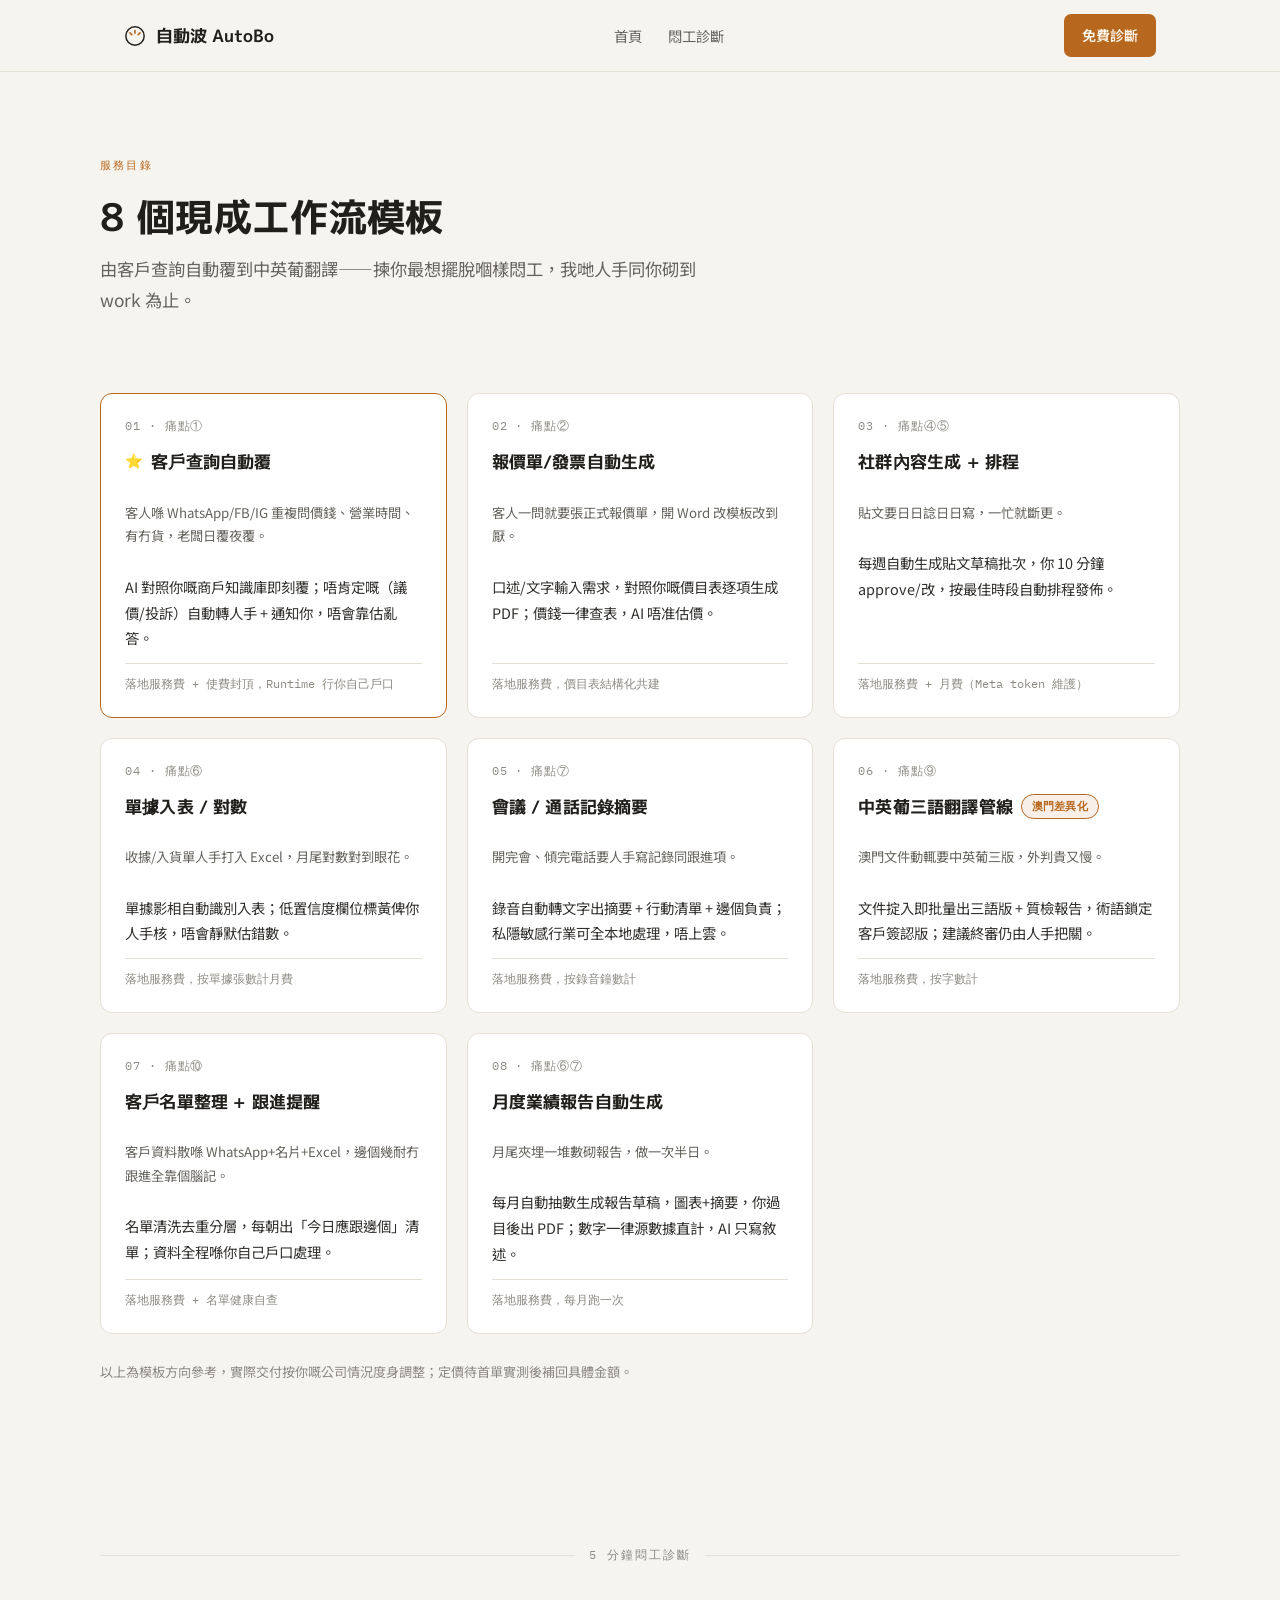
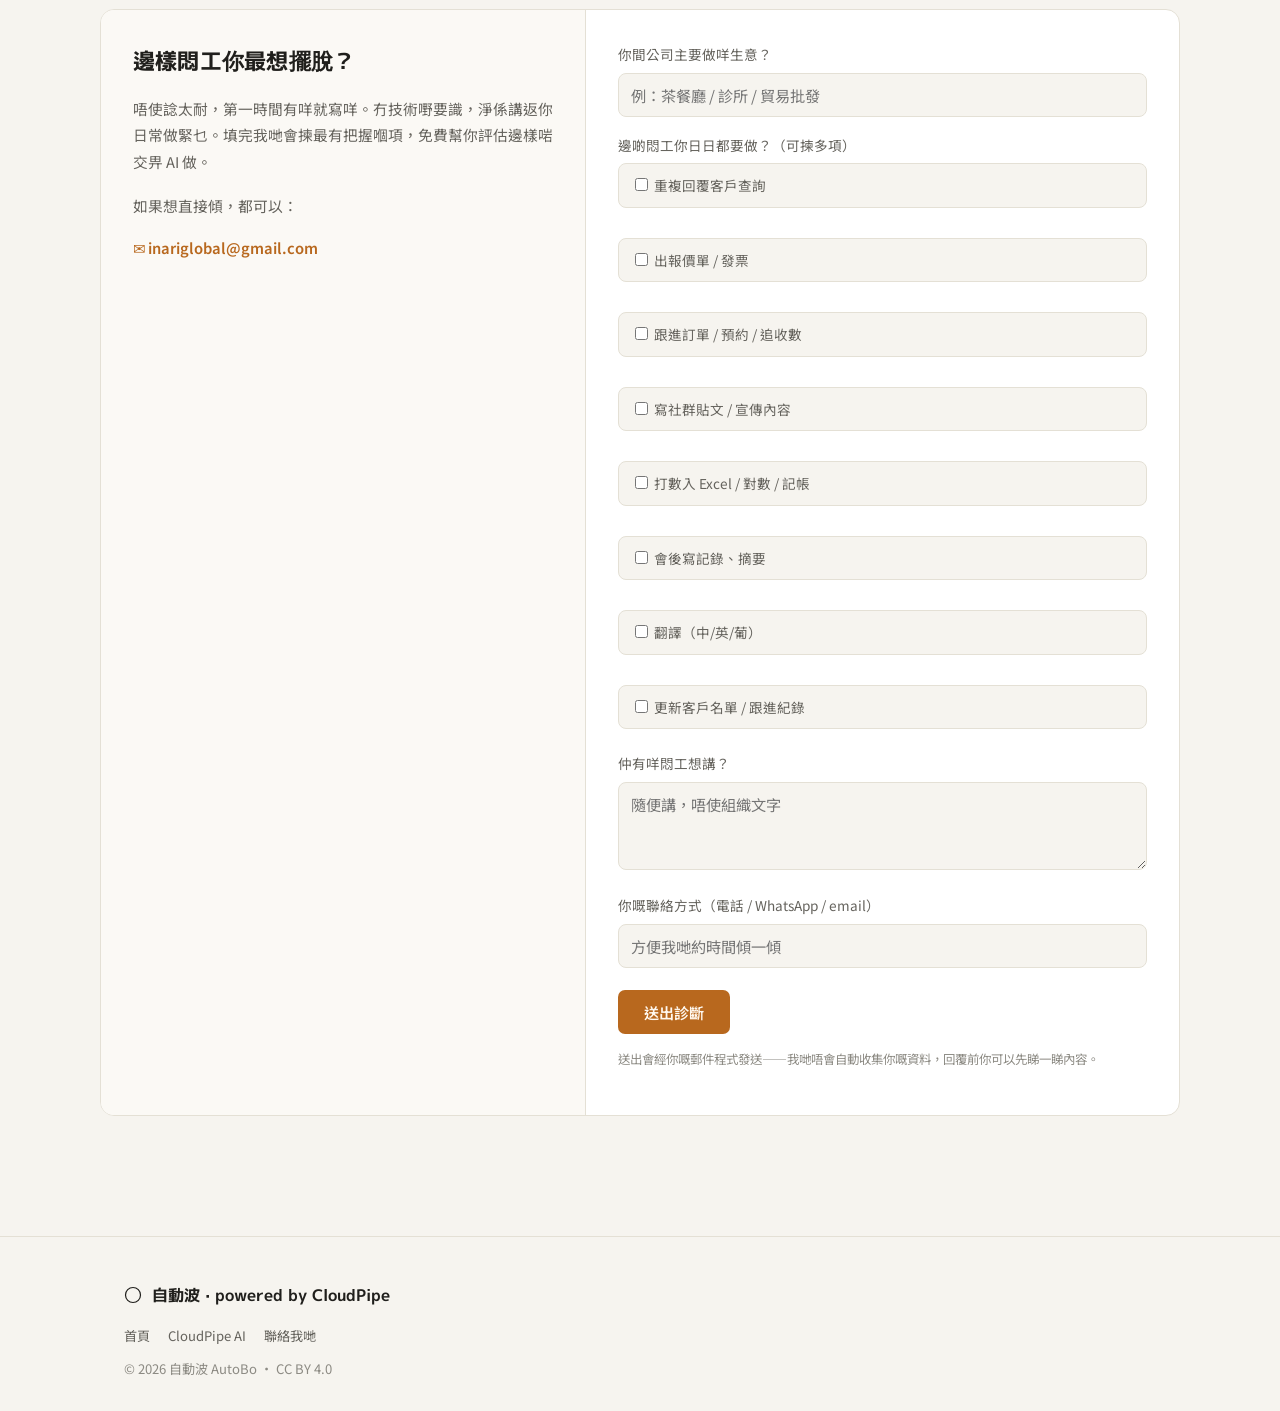
==== services.html @ 6da97934 "自動波 AutoBo 網站 v1 — 首頁 + 服務目錄 + 悶工診斷表單 三檔波檔式 GSAP ScrollTrigger 動畫呈現「登入即用」概念；8 張模板卡 內容摘自 templates/tp" ====
<!DOCTYPE html>
<html lang="zh-Hant">
<head>
<meta charset="UTF-8">
<meta name="viewport" content="width=device-width, initial-scale=1.0">
<title>服務目錄 + 悶工診斷 — 自動波 AutoBo</title>
<meta name="description" content="自動波 8 大工作流模板：客戶查詢自動覆、報價單生成、社群排程、對數記帳、會議摘要、中英葡翻譯、客戶跟進、月度報告。填 5 分鐘悶工診斷，我哋免費幫你評估邊樣啱做。">
<meta name="robots" content="index, follow">
<link rel="canonical" href="https://autobo-ai.vercel.app/services.html">
<link rel="llms-txt" href="/llms.txt">
<link rel="preconnect" href="https://fonts.googleapis.com">
<link rel="preconnect" href="https://fonts.gstatic.com" crossorigin>
<link href="https://fonts.googleapis.com/css2?family=M+PLUS+1p:wght@700;800&family=Noto+Sans+TC:wght@300;400;500;600;700&family=IBM+Plex+Mono:wght@500;600&display=swap" rel="stylesheet">
<link rel="stylesheet" href="/style.css">
<style>
  .tpl-grid{display:grid;grid-template-columns:repeat(auto-fit,minmax(300px,1fr));gap:20px;margin-top:26px}
  .tpl{background:var(--panel);border:1px solid var(--line);border-radius:12px;padding:22px 24px;display:flex;flex-direction:column;gap:10px}
  .tpl.flag{border-color:var(--accent)}
  .tpl .no{font-family:var(--mono);font-size:.72rem;color:var(--muted-2);letter-spacing:.08em}
  .tpl h3{font-size:1.05rem;display:flex;align-items:center;gap:8px}
  .tpl .star{color:var(--accent);font-size:.85em}
  .tpl .pain{font-size:.83rem;color:var(--muted)}
  .tpl .how{font-size:.9rem;color:var(--ink);opacity:.92;margin:2px 0}
  .tpl .tier{margin-top:auto;padding-top:10px;border-top:1px solid var(--line);font-family:var(--mono);font-size:.72rem;color:var(--muted-2)}
  .tag-diff{background:var(--accent-soft);color:var(--accent);border:1px solid var(--accent);border-radius:999px;padding:2px 10px;font-family:var(--mono);font-size:.66rem}

  #diagnostic{padding:56px 0 80px}
  .diag-shell{display:grid;grid-template-columns:1fr;gap:0;background:var(--panel);border:1px solid var(--line);border-radius:14px;overflow:hidden}
  @media(min-width:820px){.diag-shell{grid-template-columns:.9fr 1.1fr}}
  .diag-side{padding:32px;background:var(--panel-2);border-bottom:1px solid var(--line)}
  @media(min-width:820px){.diag-side{border-bottom:none;border-right:1px solid var(--line)}}
  .diag-side h2{font-size:1.35rem;margin-bottom:10px}
  .diag-side p{color:var(--muted);font-size:.92rem}
  .diag-form{padding:32px}
  .diag-form label{display:block;font-size:.85rem;color:var(--muted);margin:16px 0 6px}
  .diag-form label:first-child{margin-top:0}
  .diag-form input[type=text],.diag-form input[type=email],.diag-form textarea{
    width:100%;background:var(--bg);border:1px solid var(--line);border-radius:8px;color:var(--ink);
    padding:10px 12px;font-family:var(--body);font-size:.95rem;
  }
  .diag-form textarea{min-height:88px;resize:vertical}
  .pain-list{display:flex;flex-direction:column;gap:8px;margin-top:6px}
  .pain-item{display:flex;align-items:center;gap:10px;font-size:.9rem;background:var(--bg);border:1px solid var(--line);border-radius:8px;padding:9px 12px}
  .pain-item input{accent-color:var(--accent)}
  .diag-submit{margin-top:22px}
  .diag-note{font-size:.78rem;color:var(--muted-2);margin-top:14px}
</style>
</head>
<body>

<nav class="top">
  <div class="wrap">
    <a href="/" class="brand">
      <svg class="dial" viewBox="0 0 24 24" fill="none"><circle cx="12" cy="12" r="10" stroke="currentColor" stroke-width="1.6"/><path d="M12 6v3M17.5 8.5l-2 2M6.5 8.5l2 2" stroke="var(--accent)" stroke-width="1.8" stroke-linecap="round"/></svg>
      自動波 AutoBo
    </a>
    <div class="links">
      <a href="/">首頁</a>
      <a href="#diagnostic">悶工診斷</a>
    </div>
    <a class="cta-btn" href="#diagnostic">免費診斷</a>
  </div>
</nav>

<header class="hero wrap" style="padding-bottom:10px">
  <span class="eyebrow tag rv">服務目錄</span>
  <h1 class="rv" style="font-size:clamp(1.7rem,4.2vw,2.4rem)">8 個現成工作流模板</h1>
  <p class="lede rv" style="margin-bottom:6px">由客戶查詢自動覆到中英葡翻譯——揀你最想擺脫嗰樣悶工，我哋人手同你砌到 work 為止。</p>
</header>

<section class="wrap tight">
  <div class="tpl-grid rv">

    <div class="tpl flag">
      <span class="no">01 · 痛點①</span>
      <h3><span class="star">⭐</span> 客戶查詢自動覆</h3>
      <p class="pain">客人喺 WhatsApp/FB/IG 重複問價錢、營業時間、有冇貨，老闆日覆夜覆。</p>
      <p class="how">AI 對照你嘅商戶知識庫即刻覆；唔肯定嘅（議價/投訴）自動轉人手 + 通知你，唔會靠估亂答。</p>
      <div class="tier">落地服務費 + 使費封頂，Runtime 行你自己戶口</div>
    </div>

    <div class="tpl">
      <span class="no">02 · 痛點②</span>
      <h3>報價單/發票自動生成</h3>
      <p class="pain">客人一問就要張正式報價單，開 Word 改模板改到厭。</p>
      <p class="how">口述/文字輸入需求，對照你嘅價目表逐項生成 PDF；價錢一律查表，AI 唔准估價。</p>
      <div class="tier">落地服務費，價目表結構化共建</div>
    </div>

    <div class="tpl">
      <span class="no">03 · 痛點④⑤</span>
      <h3>社群內容生成 + 排程</h3>
      <p class="pain">貼文要日日諗日日寫，一忙就斷更。</p>
      <p class="how">每週自動生成貼文草稿批次，你 10 分鐘 approve/改，按最佳時段自動排程發佈。</p>
      <div class="tier">落地服務費 + 月費（Meta token 維護）</div>
    </div>

    <div class="tpl">
      <span class="no">04 · 痛點⑥</span>
      <h3>單據入表 / 對數</h3>
      <p class="pain">收據/入貨單人手打入 Excel，月尾對數對到眼花。</p>
      <p class="how">單據影相自動識別入表；低置信度欄位標黃俾你人手核，唔會靜默估錯數。</p>
      <div class="tier">落地服務費，按單據張數計月費</div>
    </div>

    <div class="tpl">
      <span class="no">05 · 痛點⑦</span>
      <h3>會議 / 通話記錄摘要</h3>
      <p class="pain">開完會、傾完電話要人手寫記錄同跟進項。</p>
      <p class="how">錄音自動轉文字出摘要 + 行動清單 + 邊個負責；私隱敏感行業可全本地處理，唔上雲。</p>
      <div class="tier">落地服務費，按錄音鐘數計</div>
    </div>

    <div class="tpl">
      <span class="no">06 · 痛點⑨</span>
      <h3>中英葡三語翻譯管線 <span class="tag-diff">澳門差異化</span></h3>
      <p class="pain">澳門文件動輒要中英葡三版，外判貴又慢。</p>
      <p class="how">文件掟入即批量出三語版 + 質檢報告，術語鎖定客戶簽認版；建議終審仍由人手把關。</p>
      <div class="tier">落地服務費，按字數計</div>
    </div>

    <div class="tpl">
      <span class="no">07 · 痛點⑩</span>
      <h3>客戶名單整理 + 跟進提醒</h3>
      <p class="pain">客戶資料散喺 WhatsApp+名片+Excel，邊個幾耐冇跟進全靠個腦記。</p>
      <p class="how">名單清洗去重分層，每朝出「今日應跟邊個」清單；資料全程喺你自己戶口處理。</p>
      <div class="tier">落地服務費 + 名單健康自查</div>
    </div>

    <div class="tpl">
      <span class="no">08 · 痛點⑥⑦</span>
      <h3>月度業績報告自動生成</h3>
      <p class="pain">月尾夾埋一堆數砌報告，做一次半日。</p>
      <p class="how">每月自動抽數生成報告草稿，圖表+摘要，你過目後出 PDF；數字一律源數據直計，AI 只寫敘述。</p>
      <div class="tier">落地服務費，每月跑一次</div>
    </div>

  </div>
  <p style="color:var(--muted-2);font-size:.82rem;margin-top:26px">以上為模板方向參考，實際交付按你嘅公司情況度身調整；定價待首單實測後補回具體金額。</p>
</section>

<section id="diagnostic" class="wrap">
  <div class="dial-divider rv"><span>5 分鐘悶工診斷</span></div>
  <div class="diag-shell rv">
    <div class="diag-side">
      <h2>邊樣悶工你最想擺脫？</h2>
      <p>唔使諗太耐，第一時間有咩就寫咩。冇技術嘢要識，淨係講返你日常做緊乜。填完我哋會揀最有把握嗰項，免費幫你評估邊樣啱交畀 AI 做。</p>
      <p style="margin-top:18px">如果想直接傾，都可以：</p>
      <p><a href="mailto:inariglobal@gmail.com?subject=自動波%20免費診斷" style="color:var(--accent);font-weight:600;text-decoration:none">✉️ inariglobal@gmail.com</a></p>
    </div>
    <form class="diag-form" id="diagForm">
      <label for="company">你間公司主要做咩生意？</label>
      <input type="text" id="company" name="company" placeholder="例：茶餐廳 / 診所 / 貿易批發">

      <label>邊啲悶工你日日都要做？（可揀多項）</label>
      <div class="pain-list">
        <label class="pain-item"><input type="checkbox" name="pain" value="重複回覆客戶查詢"> 重複回覆客戶查詢</label>
        <label class="pain-item"><input type="checkbox" name="pain" value="出報價單/發票"> 出報價單 / 發票</label>
        <label class="pain-item"><input type="checkbox" name="pain" value="跟進訂單/追數"> 跟進訂單 / 預約 / 追收數</label>
        <label class="pain-item"><input type="checkbox" name="pain" value="寫社群貼文"> 寫社群貼文 / 宣傳內容</label>
        <label class="pain-item"><input type="checkbox" name="pain" value="打數對數記帳"> 打數入 Excel / 對數 / 記帳</label>
        <label class="pain-item"><input type="checkbox" name="pain" value="會議記錄摘要"> 會後寫記錄、摘要</label>
        <label class="pain-item"><input type="checkbox" name="pain" value="翻譯"> 翻譯（中/英/葡）</label>
        <label class="pain-item"><input type="checkbox" name="pain" value="客戶名單跟進"> 更新客戶名單 / 跟進紀錄</label>
      </div>

      <label for="notes">仲有咩悶工想講？</label>
      <textarea id="notes" name="notes" placeholder="隨便講，唔使組織文字"></textarea>

      <label for="contact">你嘅聯絡方式（電話 / WhatsApp / email）</label>
      <input type="text" id="contact" name="contact" placeholder="方便我哋約時間傾一傾">

      <div class="diag-submit">
        <button type="submit" class="cta-btn" style="border:none;cursor:pointer;font-size:.95rem;padding:11px 26px">送出診斷</button>
      </div>
      <p class="diag-note">送出會經你嘅郵件程式發送——我哋唔會自動收集你嘅資料，回覆前你可以先睇一睇內容。</p>
    </form>
  </div>
</section>

<footer>
  <div class="wrap">
    <div class="fbrand">
      <svg class="dial" viewBox="0 0 24 24" fill="none"><circle cx="12" cy="12" r="10" stroke="currentColor" stroke-width="1.6"/></svg>
      自動波 · powered by CloudPipe
    </div>
    <div class="flinks">
      <a href="/">首頁</a>
      <a href="https://cloudpipe-landing.vercel.app">CloudPipe AI</a>
      <a href="mailto:inariglobal@gmail.com">聯絡我哋</a>
    </div>
    <p>© 2026 自動波 AutoBo · CC BY 4.0</p>
  </div>
</footer>

<script src="https://cdnjs.cloudflare.com/ajax/libs/gsap/3.12.5/gsap.min.js"></script>
<script>
document.querySelectorAll('.rv').forEach(function(el){el.classList.add('in')});
if(typeof gsap !== 'undefined' && !matchMedia('(prefers-reduced-motion: reduce)').matches){
  gsap.utils.toArray('.tpl').forEach(function(el,i){
    gsap.from(el,{opacity:0,y:16,duration:.5,delay:(i%4)*.06,ease:'power2.out'});
  });
}

/* TODO(Kira): 換返 Tally embed（開咗戶口之後）。而家用 mailto 保證零虛構第三方整合、即刻可用。 */
document.getElementById('diagForm').addEventListener('submit', function(e){
  e.preventDefault();
  var company = document.getElementById('company').value || '（未填）';
  var contact = document.getElementById('contact').value || '（未填）';
  var notes = document.getElementById('notes').value || '（未填）';
  var pains = Array.from(document.querySelectorAll('input[name="pain"]:checked')).map(function(c){return c.value}).join('、') || '（未揀）';
  var body = '公司/生意：'+company+'\n悶工：'+pains+'\n其他悶工：'+notes+'\n聯絡方式：'+contact;
  var mailto = 'mailto:inariglobal@gmail.com?subject='+encodeURIComponent('自動波 悶工診斷 — '+company)+'&body='+encodeURIComponent(body);
  window.location.href = mailto;
});
</script>
</body>
</html>
---- style.css ----
/* 自動波 AutoBo — 共用樣式
   設計語言：工作坊儀表板 — 波檔（P-R-N-D）作克制嘅機械意象，
   唔做全頁 skeuomorphic，齒輪只喺 hero/footer 出現。
*/
:root{
  --bg:#1A1B1E; --panel:#232427; --panel-2:#292A2E;
  --ink:#EDEEEA; --muted:#9B9C9C; --muted-2:#6E6F72;
  --accent:#D68A3C; --accent-ink:#2A1B0C; --accent-soft:rgba(214,138,60,.14);
  --line:#35363A; --go:#5FA776; --rail:#3D3E42;
  --display:"M PLUS 1p",-apple-system,"PingFang TC","Microsoft JhengHei",sans-serif;
  --body:"Noto Sans TC","PingFang TC","Microsoft JhengHei",system-ui,sans-serif;
  --mono:"IBM Plex Mono","SF Mono",ui-monospace,Menlo,monospace;
  --maxw:1080px;
}
@media (prefers-color-scheme: light){
  :root{
    --bg:#F6F4EF; --panel:#FFFFFF; --panel-2:#FBF9F5;
    --ink:#201F1C; --muted:#65635D; --muted-2:#8C8A83;
    --accent:#B8681E; --accent-ink:#FFF8EF; --accent-soft:rgba(184,104,30,.10);
    --line:#E4E0D5; --go:#3F8A5E; --rail:#D9D4C6;
  }
}
:root[data-theme="dark"]{
  --bg:#1A1B1E; --panel:#232427; --panel-2:#292A2E;
  --ink:#EDEEEA; --muted:#9B9C9C; --muted-2:#6E6F72;
  --accent:#D68A3C; --accent-ink:#2A1B0C; --accent-soft:rgba(214,138,60,.14);
  --line:#35363A; --go:#5FA776; --rail:#3D3E42;
}
:root[data-theme="light"]{
  --bg:#F6F4EF; --panel:#FFFFFF; --panel-2:#FBF9F5;
  --ink:#201F1C; --muted:#65635D; --muted-2:#8C8A83;
  --accent:#B8681E; --accent-ink:#FFF8EF; --accent-soft:rgba(184,104,30,.10);
  --line:#E4E0D5; --go:#3F8A5E; --rail:#D9D4C6;
}

*{box-sizing:border-box}
html{scroll-behavior:smooth}
body{
  margin:0; background:var(--bg); color:var(--ink);
  font-family:var(--body); line-height:1.8; -webkit-font-smoothing:antialiased;
  overflow-x:hidden;
}
@media (prefers-reduced-motion:reduce){*,*::before,*::after{animation-duration:.01ms!important;transition-duration:.01ms!important;scroll-behavior:auto!important}}

h1,h2,h3{font-family:var(--display);text-wrap:balance;letter-spacing:.01em;margin:0}
a{color:inherit}
img{max-width:100%;display:block}
.wrap{max-width:var(--maxw);margin:0 auto;padding:0 24px}
.eyebrow{
  font-family:var(--mono);font-size:.7rem;letter-spacing:.2em;text-transform:uppercase;
  color:var(--accent);
}

/* nav */
nav.top{
  position:sticky;top:0;z-index:40;backdrop-filter:blur(10px);
  background:color-mix(in srgb, var(--bg) 82%, transparent);
  border-bottom:1px solid var(--line);
}
nav.top .wrap{display:flex;align-items:center;justify-content:space-between;padding:14px 24px}
.brand{display:flex;align-items:center;gap:10px;font-family:var(--display);font-weight:700;font-size:1.05rem;text-decoration:none;color:var(--ink)}
.brand .dial{width:22px;height:22px;flex:none}
nav.top .links{display:flex;gap:26px;font-size:.9rem}
nav.top .links a{text-decoration:none;color:var(--muted)}
nav.top .links a:hover{color:var(--ink)}
.cta-btn{
  font-family:var(--body);font-weight:600;font-size:.88rem;
  background:var(--accent);color:var(--accent-ink);border:none;border-radius:7px;
  padding:9px 18px;text-decoration:none;display:inline-block;transition:filter .2s;
}
.cta-btn:hover{filter:brightness(1.08)}
.cta-ghost{
  font-family:var(--body);font-weight:600;font-size:.88rem;
  background:transparent;color:var(--ink);border:1px solid var(--line);border-radius:7px;
  padding:9px 18px;text-decoration:none;display:inline-block;
}

/* hero */
.hero{padding:76px 0 40px;position:relative}
.hero .tag{color:var(--accent)}
.hero h1{font-size:clamp(2rem,5.4vw,3.3rem);line-height:1.28;margin:.4em 0 .3em}
.hero p.lede{font-size:1.08rem;color:var(--muted);max-width:36em;margin:0 0 30px}
.hero .ctas{display:flex;gap:14px;flex-wrap:wrap}

/* dial-divider: subtle gear-shift motif, used once */
.dial-divider{display:flex;align-items:center;gap:14px;margin:56px 0 44px;color:var(--muted-2)}
.dial-divider::before,.dial-divider::after{content:"";flex:1;height:1px;background:var(--line)}
.dial-divider span{font-family:var(--mono);font-size:.72rem;letter-spacing:.18em;text-transform:uppercase;white-space:nowrap}

/* gear ladder (shared component) */
.ladder{position:relative;display:flex;flex-direction:column;gap:22px;margin-top:8px}
.ladder .rail{
  position:absolute;left:27px;top:10px;bottom:10px;width:4px;background:var(--rail);
  border-radius:2px;overflow:hidden;
}
.ladder .rail .fill{
  position:absolute;left:0;top:0;width:100%;height:0%;background:var(--accent);
  transition:height .1s linear;
}
.gtier{display:grid;grid-template-columns:56px 1fr;gap:16px;align-items:start;position:relative}
.ggear{
  position:relative;z-index:1;width:56px;height:56px;border-radius:50%;
  background:var(--panel);border:2px solid var(--line);
  display:flex;align-items:center;justify-content:center;
  font-family:var(--mono);font-weight:700;font-size:1.1rem;color:var(--muted);
  box-shadow:0 0 0 6px var(--bg);transition:border-color .3s,color .3s;
}
.ggear.active{border-color:var(--accent);color:var(--accent)}
.gcard{
  background:var(--panel);border:1px solid var(--line);border-radius:10px;padding:20px 24px;
}
.gcard .ghead{display:flex;flex-wrap:wrap;gap:8px 14px;align-items:baseline;margin-bottom:6px}
.gcard h3{font-size:1.05rem}
.gpill{
  font-family:var(--mono);font-size:.68rem;letter-spacing:.05em;
  background:var(--panel-2);border:1px solid var(--line);border-radius:999px;padding:2px 11px;color:var(--muted);
}
.gpill.now{background:var(--accent-soft);border-color:var(--accent);color:var(--accent);font-weight:700}
.gcard p{margin:.4em 0 0;font-size:.94rem;color:var(--muted)}

section{padding:56px 0}
section.tight{padding:36px 0}
.grid{display:grid;gap:20px}
.grid.cols-4{grid-template-columns:repeat(auto-fit,minmax(220px,1fr))}
.grid.cols-2{grid-template-columns:repeat(auto-fit,minmax(300px,1fr))}
.stat{
  background:var(--panel);border:1px solid var(--line);border-radius:10px;padding:20px;
}
.stat .num{font-family:var(--mono);font-size:1.7rem;font-weight:700;color:var(--accent);font-variant-numeric:tabular-nums}
.stat .label{font-size:.84rem;color:var(--muted);margin-top:4px}

.card{background:var(--panel);border:1px solid var(--line);border-radius:12px;padding:24px}
.card h3{font-size:1.05rem;margin-bottom:8px}
.card p{color:var(--muted);font-size:.94rem;margin:0}

footer{border-top:1px solid var(--line);padding:44px 0 30px;margin-top:40px}
footer .fbrand{display:flex;align-items:center;gap:10px;font-family:var(--display);font-weight:700}
footer .fbrand .dial{width:18px;height:18px}
footer p{color:var(--muted-2);font-size:.82rem;margin:10px 0 0}
footer .flinks{display:flex;gap:18px;flex-wrap:wrap;margin-top:14px;font-size:.82rem}
footer .flinks a{color:var(--muted);text-decoration:none}
footer .flinks a:hover{color:var(--ink)}

.rv{opacity:0;transform:translateY(16px);transition:opacity .6s ease,transform .6s ease}
.rv.in{opacity:1;transform:none}

@media (max-width:640px){
  nav.top .links{display:none}
  .gtier{grid-template-columns:40px 1fr}
  .ggear{width:40px;height:40px;font-size:.85rem}
  .ladder .rail{left:19px}
}
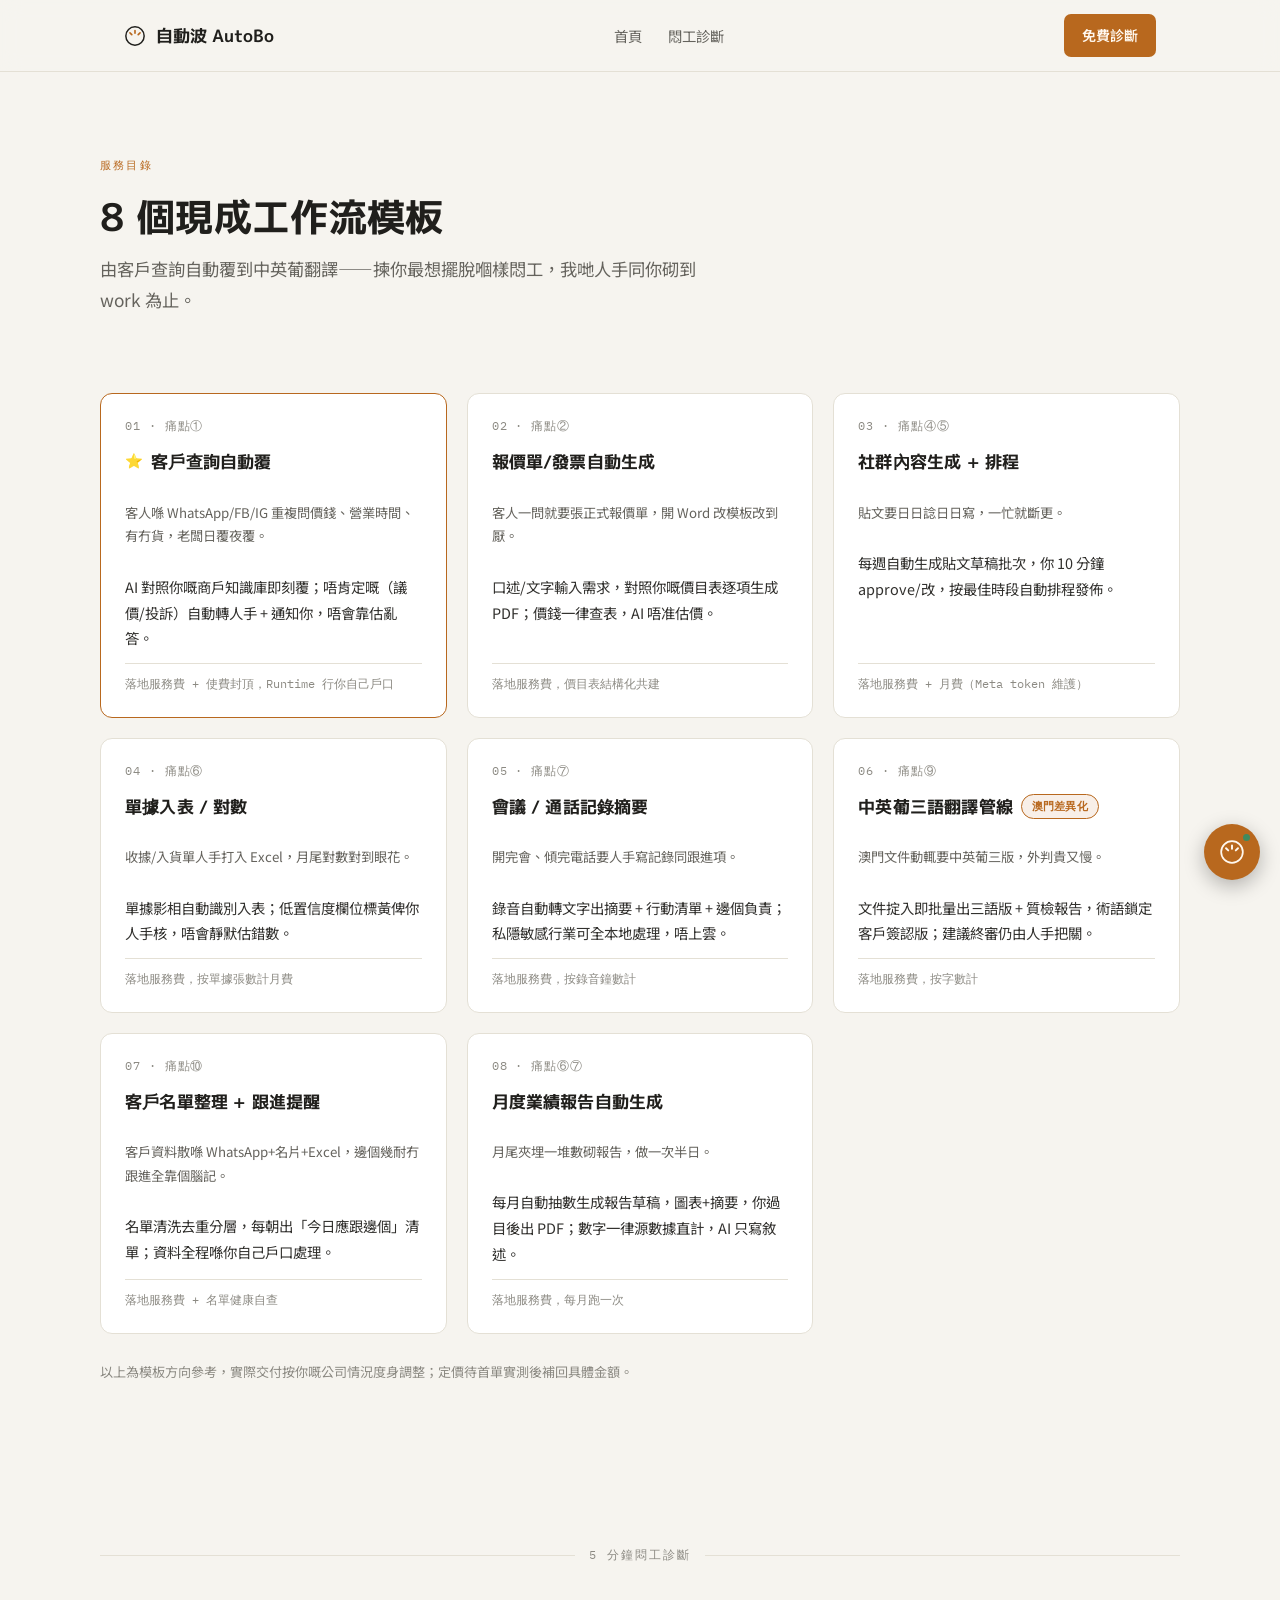
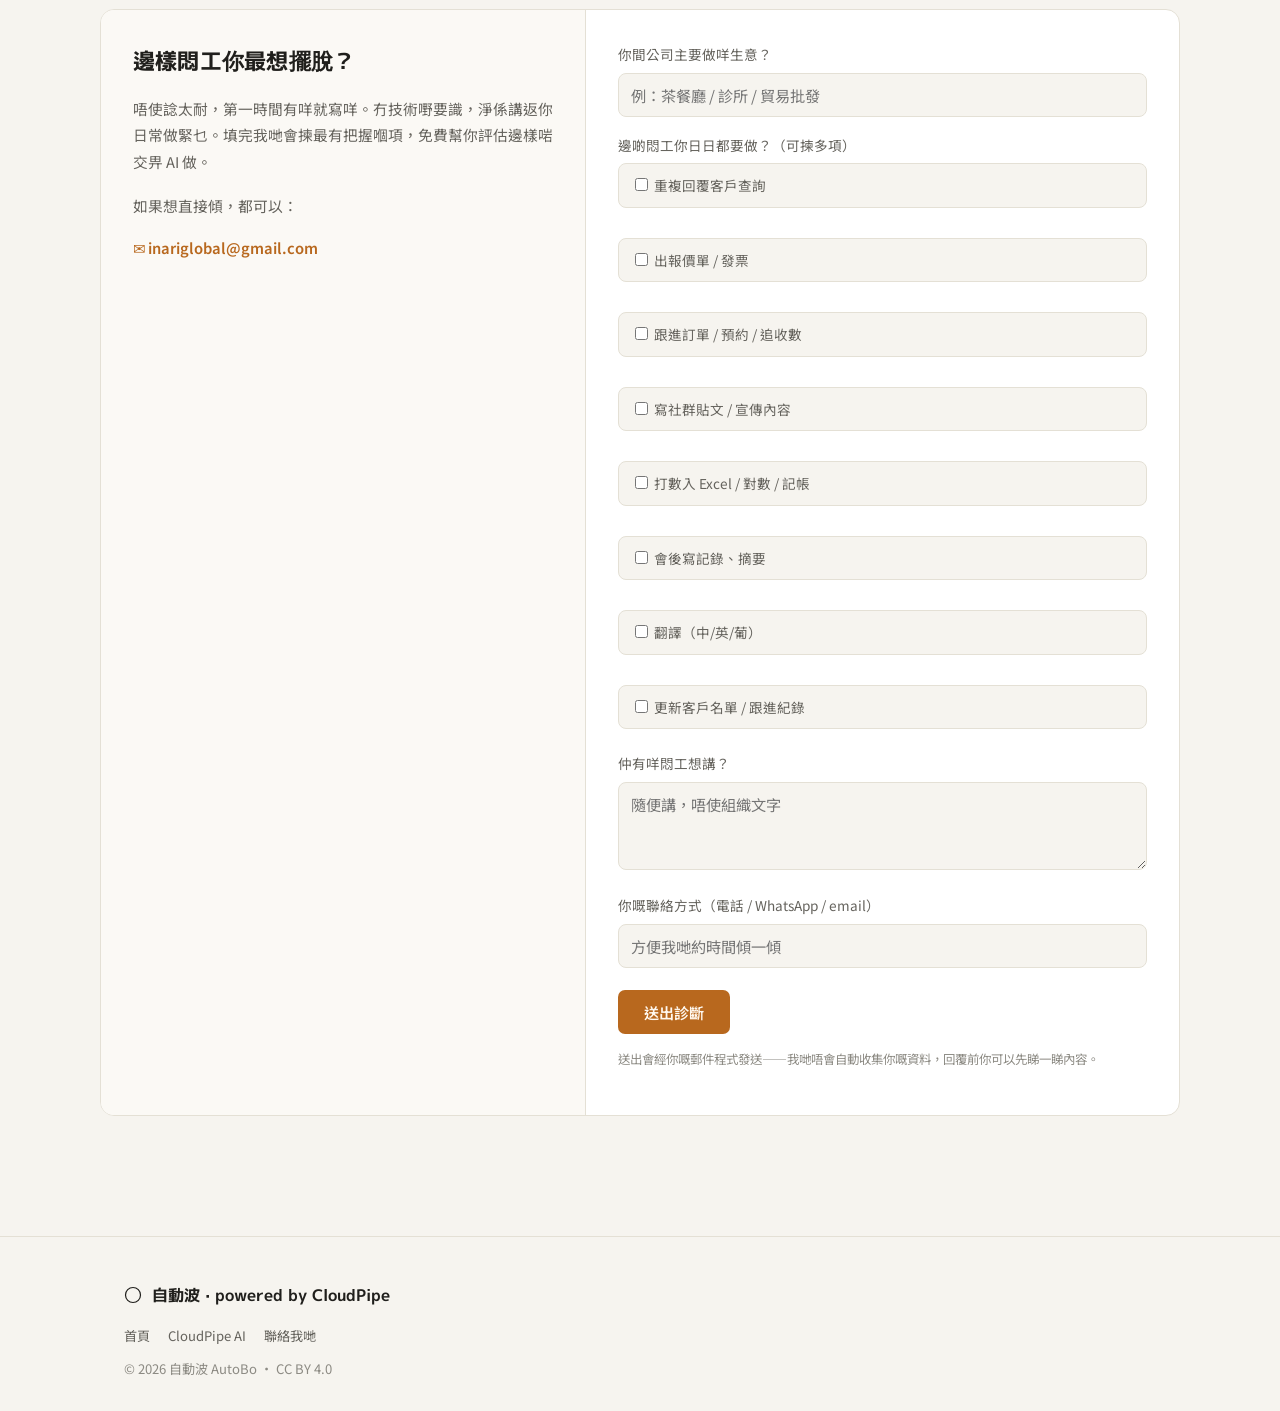
==== commit 3f7a4d28: "深入優化：widget 上 services 頁 + a11y + services AEO schema + critic 修復 前端: - concierge widget 補上 services" ====
--- a/services.html
+++ b/services.html
@@ -3,11 +3,60 @@
 <head>
 <meta charset="UTF-8">
 <meta name="viewport" content="width=device-width, initial-scale=1.0">
+<link rel="icon" type="image/svg+xml" href="/favicon.svg">
 <title>服務目錄 + 悶工診斷 — 自動波 AutoBo</title>
 <meta name="description" content="自動波 8 大工作流模板：客戶查詢自動覆、報價單生成、社群排程、對數記帳、會議摘要、中英葡翻譯、客戶跟進、月度報告。填 5 分鐘悶工診斷，我哋免費幫你評估邊樣啱做。">
 <meta name="robots" content="index, follow">
 <link rel="canonical" href="https://autobo-ai.vercel.app/services.html">
 <link rel="llms-txt" href="/llms.txt">
+
+<!-- AEO: Open Graph -->
+<meta property="og:title" content="服務目錄 + 悶工診斷 — 自動波 AutoBo">
+<meta property="og:description" content="自動波 8 大 AI 工作流自動化模板：客戶查詢自動覆、報價單生成、社群排程、對數記帳、會議摘要、中英葡翻譯、客戶跟進、月度報告。">
+<meta property="og:type" content="website">
+<meta property="og:url" content="https://autobo-ai.vercel.app/services.html">
+<meta property="og:locale" content="zh_TW">
+<meta property="og:site_name" content="自動波 AutoBo">
+
+<!-- AEO: Schema.org Service + OfferCatalog -->
+<script type="application/ld+json">
+{
+  "@context": "https://schema.org",
+  "@type": "Organization",
+  "@id": "https://autobo-ai.vercel.app/#org",
+  "name": "自動波 AutoBo",
+  "url": "https://autobo-ai.vercel.app",
+  "description": "為澳門中小企提供 AI 工作流自動化 concierge 服務——人手落地，AI 唔肯定就轉人手。",
+  "areaServed": {"@type":"AdministrativeArea","name":"澳門"},
+  "availableLanguage": ["zh-Hant","en","pt"],
+  "memberOf": {"@type":"Organization","name":"CloudPipe AI","url":"https://cloudpipe-landing.vercel.app"},
+  "hasOfferCatalog": {
+    "@type": "OfferCatalog",
+    "name": "8 大工作流模板",
+    "itemListElement": [
+      {"@type":"Offer","itemOffered":{"@type":"Service","name":"客戶查詢自動覆","description":"AI 對照商戶知識庫即刻覆常見查詢，唔肯定自動轉人手，唔靠估亂答。"}},
+      {"@type":"Offer","itemOffered":{"@type":"Service","name":"報價單／發票自動生成","description":"對照價目表逐項生成報價單／發票 PDF，價錢一律查表，AI 唔准估價。"}},
+      {"@type":"Offer","itemOffered":{"@type":"Service","name":"社群內容生成 + 排程","description":"每週自動生成貼文草稿，approve 後按最佳時段自動排程發佈。"}},
+      {"@type":"Offer","itemOffered":{"@type":"Service","name":"單據入表／對數","description":"單據影相自動識別入表，低置信度欄位標黃俾人手核，唔靜默估錯數。"}},
+      {"@type":"Offer","itemOffered":{"@type":"Service","name":"會議／通話記錄摘要","description":"錄音自動轉文字出摘要 + 行動清單，私隱敏感行業可全本地處理。"}},
+      {"@type":"Offer","itemOffered":{"@type":"Service","name":"中英葡三語翻譯管線","description":"文件批量出中英葡三語版 + 質檢報告，術語鎖定客戶簽認版，終審人手把關。"}},
+      {"@type":"Offer","itemOffered":{"@type":"Service","name":"客戶名單整理 + 跟進提醒","description":"名單清洗去重分層，每朝出應跟進清單，資料喺客戶自己戶口處理。"}},
+      {"@type":"Offer","itemOffered":{"@type":"Service","name":"月度業績報告自動生成","description":"每月自動抽數生成報告草稿，圖表 + 摘要，數字源數據直計。"}}
+    ]
+  }
+}
+</script>
+<script type="application/ld+json">
+{
+  "@context": "https://schema.org",
+  "@type": "BreadcrumbList",
+  "itemListElement": [
+    {"@type":"ListItem","position":1,"name":"首頁","item":"https://autobo-ai.vercel.app/"},
+    {"@type":"ListItem","position":2,"name":"服務目錄","item":"https://autobo-ai.vercel.app/services.html"}
+  ]
+}
+</script>
+
 <link rel="preconnect" href="https://fonts.googleapis.com">
 <link rel="preconnect" href="https://fonts.gstatic.com" crossorigin>
 <link href="https://fonts.googleapis.com/css2?family=M+PLUS+1p:wght@700;800&family=Noto+Sans+TC:wght@300;400;500;600;700&family=IBM+Plex+Mono:wght@500;600&display=swap" rel="stylesheet">
@@ -193,6 +242,73 @@
   </div>
 </footer>
 
+<!-- concierge chat widget (Messenger-style; identical bundle to index.html; auto-open self-gates to home+desktop, so this inner page shows launcher-only) -->
+<button class="cc-launch" id="ccLaunch" aria-label="同自動波傾偈" hidden>
+  <span class="cc-dot"></span>
+  <svg viewBox="0 0 24 24" fill="none" aria-hidden="true"><circle cx="12" cy="12" r="10" stroke="currentColor" stroke-width="1.6"/><path d="M12 6v3M17.5 8.5l-2 2M6.5 8.5l2 2" stroke="currentColor" stroke-width="1.8" stroke-linecap="round"/></svg>
+</button>
+<aside class="cc-panel" id="ccPanel" role="dialog" aria-label="自動波 concierge" hidden>
+  <div class="cc-head">
+    <span class="cc-ava"><svg viewBox="0 0 24 24" fill="none" aria-hidden="true"><circle cx="12" cy="12" r="10" stroke="currentColor" stroke-width="1.6"/><path d="M12 6v3M17.5 8.5l-2 2M6.5 8.5l2 2" stroke="currentColor" stroke-width="1.8" stroke-linecap="round"/></svg></span>
+    <div class="cc-id">
+      <div class="cc-name">自動波</div>
+      <div class="cc-status">通常幾分鐘內回覆</div>
+    </div>
+    <button class="cc-x" id="ccClose" aria-label="收埋">✕</button>
+  </div>
+  <div class="cc-body" id="ccBody">
+    <div class="cc-msg cc-bot">Hi，我係自動波 👋 想擺脫邊樣悶工？揀一個，我話你知點自動走。</div>
+  </div>
+  <div class="cc-chips" id="ccChips">
+    <button class="cc-chip" type="button" data-topic="enquiry">客戶查詢自動覆</button>
+    <button class="cc-chip" type="button" data-topic="quote">報價單生成</button>
+    <button class="cc-chip" type="button" data-topic="books">對數記帳</button>
+    <button class="cc-chip" type="button" data-topic="social">社群排程</button>
+  </div>
+  <div class="cc-foot">
+    <a class="cta-btn" href="/services.html#diagnostic">5 分鐘悶工診斷</a>
+  </div>
+</aside>
+<script>
+(function(){
+  var launch=document.getElementById('ccLaunch'),
+      panel=document.getElementById('ccPanel'),
+      closeBtn=document.getElementById('ccClose'),
+      body=document.getElementById('ccBody'),
+      chips=document.getElementById('ccChips');
+  if(!launch||!panel||!body||!chips) return;
+  var reduce=matchMedia('(prefers-reduced-motion: reduce)').matches;
+  var replies={
+    enquiry:'客戶查詢自動覆 👍 常見問題 AI 即刻答；超出範圍或者唔肯定嘅，會即刻轉返俾你人手——唔會靠估亂噏。',
+    quote:'報價單生成 ✅ 客戶講完需求，AI 幫你草擬報價單，你過目改一改就發得——慳返打字同計數。',
+    books:'對數記帳 🧾 收支自動歸類對數，對唔上嘅數會標返出嚟等你核，唔會靜默過數。',
+    social:'社群排程 📅 一次過排好成星期嘅貼文，中英葡三語都得，到時自動出。'
+  };
+  function open(focusIn){panel.hidden=false;launch.hidden=true;if(focusIn){try{closeBtn.focus();}catch(e){}}}
+  function shut(){var inside=panel.contains(document.activeElement);panel.hidden=true;launch.hidden=false;if(inside){try{launch.focus();}catch(e){}}}
+  function add(cls,txt){var m=document.createElement('div');m.className='cc-msg '+cls;m.textContent=txt;body.appendChild(m);body.scrollTop=body.scrollHeight;}
+  launch.addEventListener('click',function(){open(true);});
+  closeBtn.addEventListener('click',shut);
+  document.addEventListener('keydown',function(e){if((e.key==='Escape'||e.key==='Esc')&&!panel.hidden){shut();}});
+  var seen={};
+  chips.addEventListener('click',function(e){
+    var b=e.target.closest('.cc-chip'); if(!b) return;
+    if(seen[b.dataset.topic]) return; // one answer per topic — bounds #ccBody growth
+    seen[b.dataset.topic]=1;
+    add('cc-user', b.textContent);
+    add('cc-bot', replies[b.dataset.topic] || '呢類悶工自動波都做得，我哋落地砌到啱用先交貨。');
+    add('cc-bot','想睇你間舖啱唔啱？撳下面免費診斷 👇');
+  });
+  launch.hidden=false; // reveal only after JS wires up (progressive enhancement)
+  try{
+    var home=/^\/(index\.html)?$/.test(location.pathname);
+    if(home && innerWidth>=768 && !sessionStorage.getItem('cc_seen')){
+      sessionStorage.setItem('cc_seen','1');
+      setTimeout(function(){open(false);}, reduce?0:1400);
+    }
+  }catch(e){}
+})();
+</script>
 <script src="https://cdnjs.cloudflare.com/ajax/libs/gsap/3.12.5/gsap.min.js"></script>
 <script>
 document.querySelectorAll('.rv').forEach(function(el){el.classList.add('in')});
--- a/style.css
+++ b/style.css
@@ -141,7 +141,9 @@
 footer .flinks a{color:var(--muted);text-decoration:none}
 footer .flinks a:hover{color:var(--ink)}
 
-.rv{opacity:0;transform:translateY(16px);transition:opacity .6s ease,transform .6s ease}
+/* GSAP owns the tween via inline styles when present; CSS transition removed
+   to avoid fighting GSAP's RAF-driven interpolation (caused stuck-invisible bug). */
+.rv{opacity:0;transform:translateY(16px)}
 .rv.in{opacity:1;transform:none}
 
 @media (max-width:640px){
@@ -150,3 +152,49 @@
   .ggear{width:40px;height:40px;font-size:.85rem}
   .ladder .rail{left:19px}
 }
+
+/* concierge chat widget (Messenger-style intro; demos the product itself) */
+.cc-launch{
+  position:fixed;right:20px;bottom:20px;z-index:60;
+  width:56px;height:56px;border-radius:50%;border:none;cursor:pointer;
+  background:var(--accent);color:var(--accent-ink);
+  display:flex;align-items:center;justify-content:center;
+  box-shadow:0 6px 20px rgba(0,0,0,.28);transition:transform .2s,filter .2s;
+}
+.cc-launch:hover{filter:brightness(1.08);transform:translateY(-2px)}
+.cc-launch svg{width:26px;height:26px}
+.cc-launch .cc-dot{position:absolute;top:8px;right:8px;width:11px;height:11px;border-radius:50%;background:var(--go);border:2px solid var(--accent)}
+.cc-launch[hidden]{display:none}
+
+.cc-panel{
+  position:fixed;right:20px;bottom:20px;z-index:61;width:min(340px,calc(100vw - 40px));
+  background:var(--panel);border:1px solid var(--line);border-radius:16px;overflow:hidden;
+  box-shadow:0 16px 44px rgba(0,0,0,.34);
+  display:flex;flex-direction:column;max-height:min(560px,calc(100vh - 40px));
+  transform-origin:bottom right;animation:cc-pop .28s ease;
+}
+@keyframes cc-pop{from{opacity:0;transform:translateY(12px) scale(.96)}to{opacity:1;transform:none}}
+.cc-panel[hidden]{display:none}
+.cc-head{display:flex;align-items:center;gap:10px;padding:13px 14px;border-bottom:1px solid var(--line);background:var(--panel-2)}
+.cc-ava{width:38px;height:38px;border-radius:50%;background:var(--accent-soft);border:1px solid var(--accent);display:flex;align-items:center;justify-content:center;color:var(--accent);flex:none}
+.cc-ava svg{width:20px;height:20px}
+.cc-id{flex:1;min-width:0}
+.cc-name{font-family:var(--display);font-weight:700;font-size:.95rem;display:flex;align-items:center;gap:7px}
+.cc-name::after{content:"";width:8px;height:8px;border-radius:50%;background:var(--go);animation:cc-live 2s infinite}
+@keyframes cc-live{0%{box-shadow:0 0 0 0 color-mix(in srgb,var(--go) 55%,transparent)}70%{box-shadow:0 0 0 7px transparent}100%{box-shadow:0 0 0 0 transparent}}
+.cc-status{font-size:.72rem;color:var(--muted)}
+.cc-x{background:none;border:none;color:var(--muted);cursor:pointer;font-size:1.05rem;line-height:1;padding:6px;border-radius:6px}
+.cc-x:hover{color:var(--ink);background:var(--panel)}
+.cc-body{padding:16px 14px;overflow-y:auto;display:flex;flex-direction:column;gap:10px;flex:1}
+.cc-msg{max-width:84%;padding:9px 13px;border-radius:14px;font-size:.9rem;line-height:1.6}
+.cc-bot{align-self:flex-start;background:var(--panel-2);border:1px solid var(--line);border-bottom-left-radius:4px}
+.cc-user{align-self:flex-end;background:var(--accent);color:var(--accent-ink);border-bottom-right-radius:4px}
+.cc-chips{display:flex;flex-wrap:wrap;gap:8px;padding:2px 14px 12px}
+.cc-chip{font-family:var(--body);font-size:.82rem;background:var(--panel-2);color:var(--ink);border:1px solid var(--line);border-radius:999px;padding:6px 13px;cursor:pointer;transition:border-color .2s,color .2s}
+.cc-chip:hover{border-color:var(--accent);color:var(--accent)}
+.cc-foot{padding:12px 14px;border-top:1px solid var(--line);background:var(--panel-2)}
+.cc-foot .cta-btn{display:block;width:100%;text-align:center}
+@media (max-width:640px){
+  .cc-launch{right:16px;bottom:16px}
+  .cc-panel{right:16px;bottom:16px}
+}
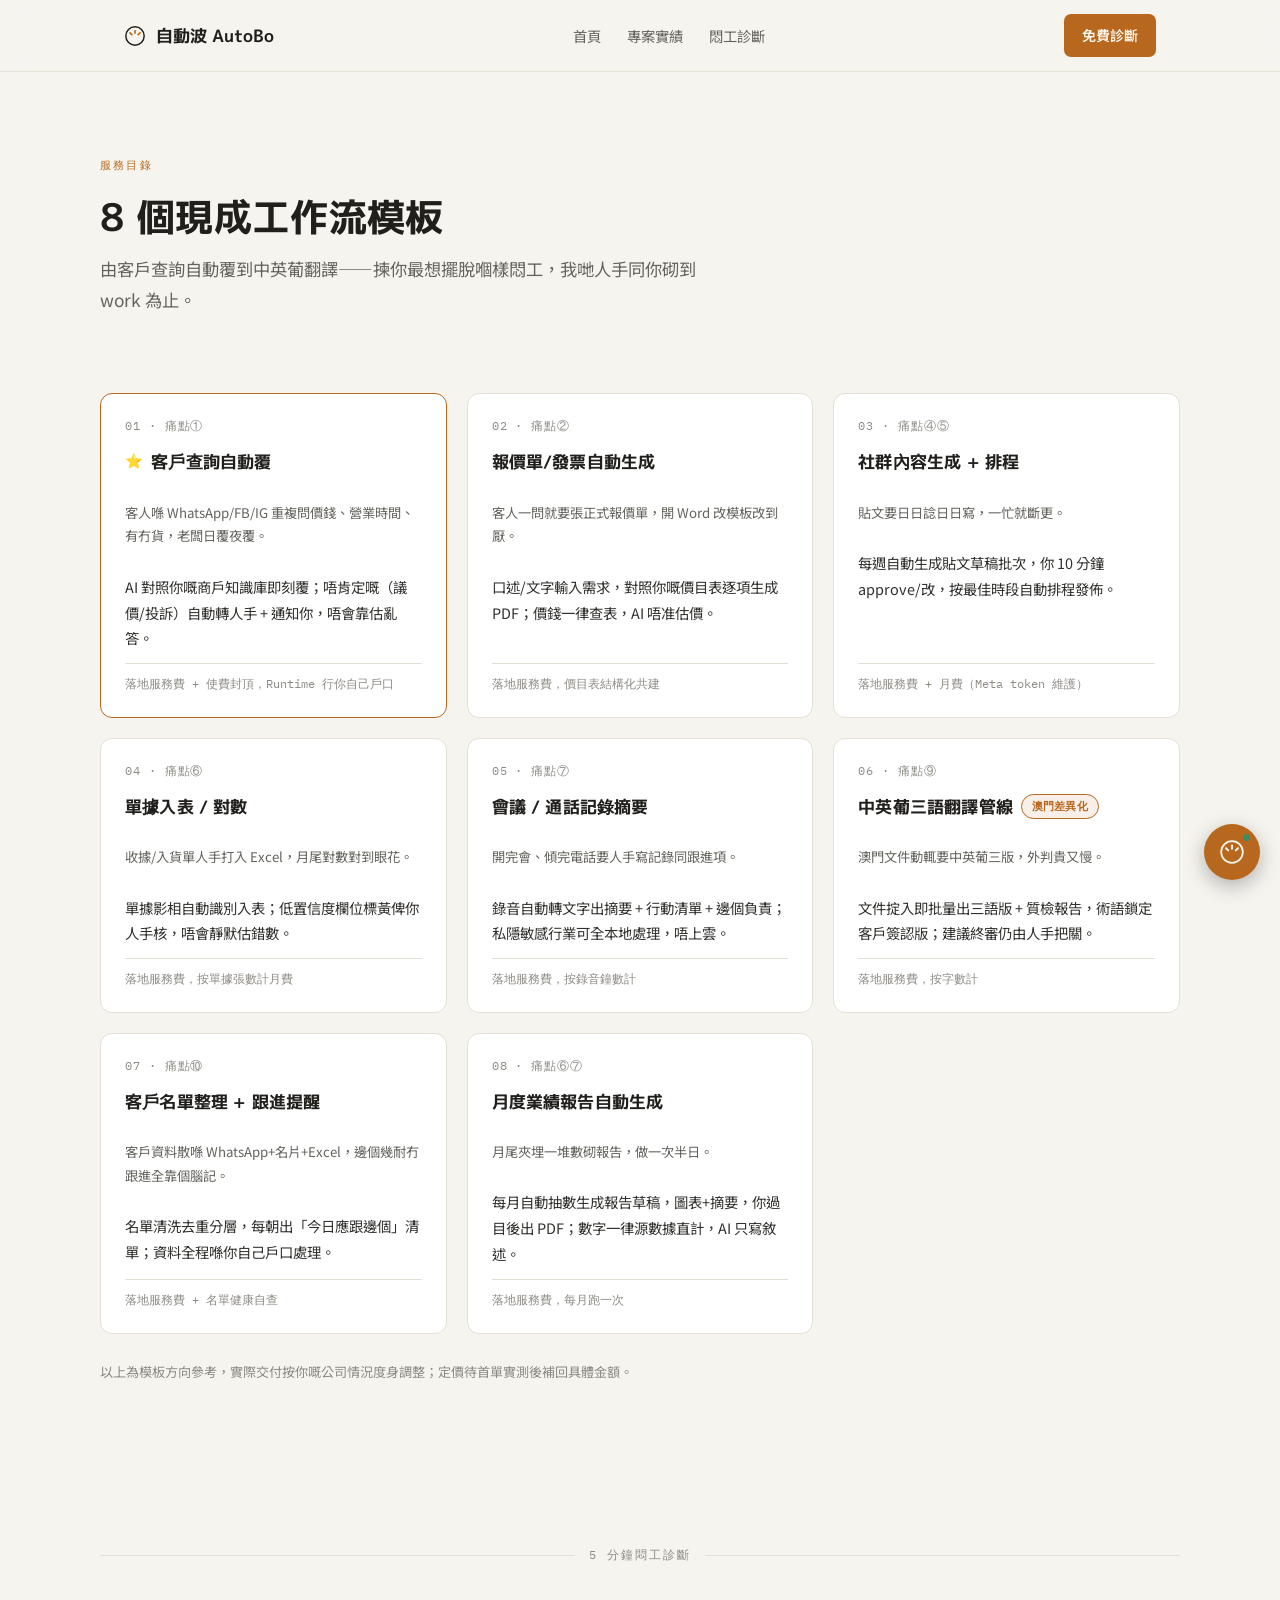
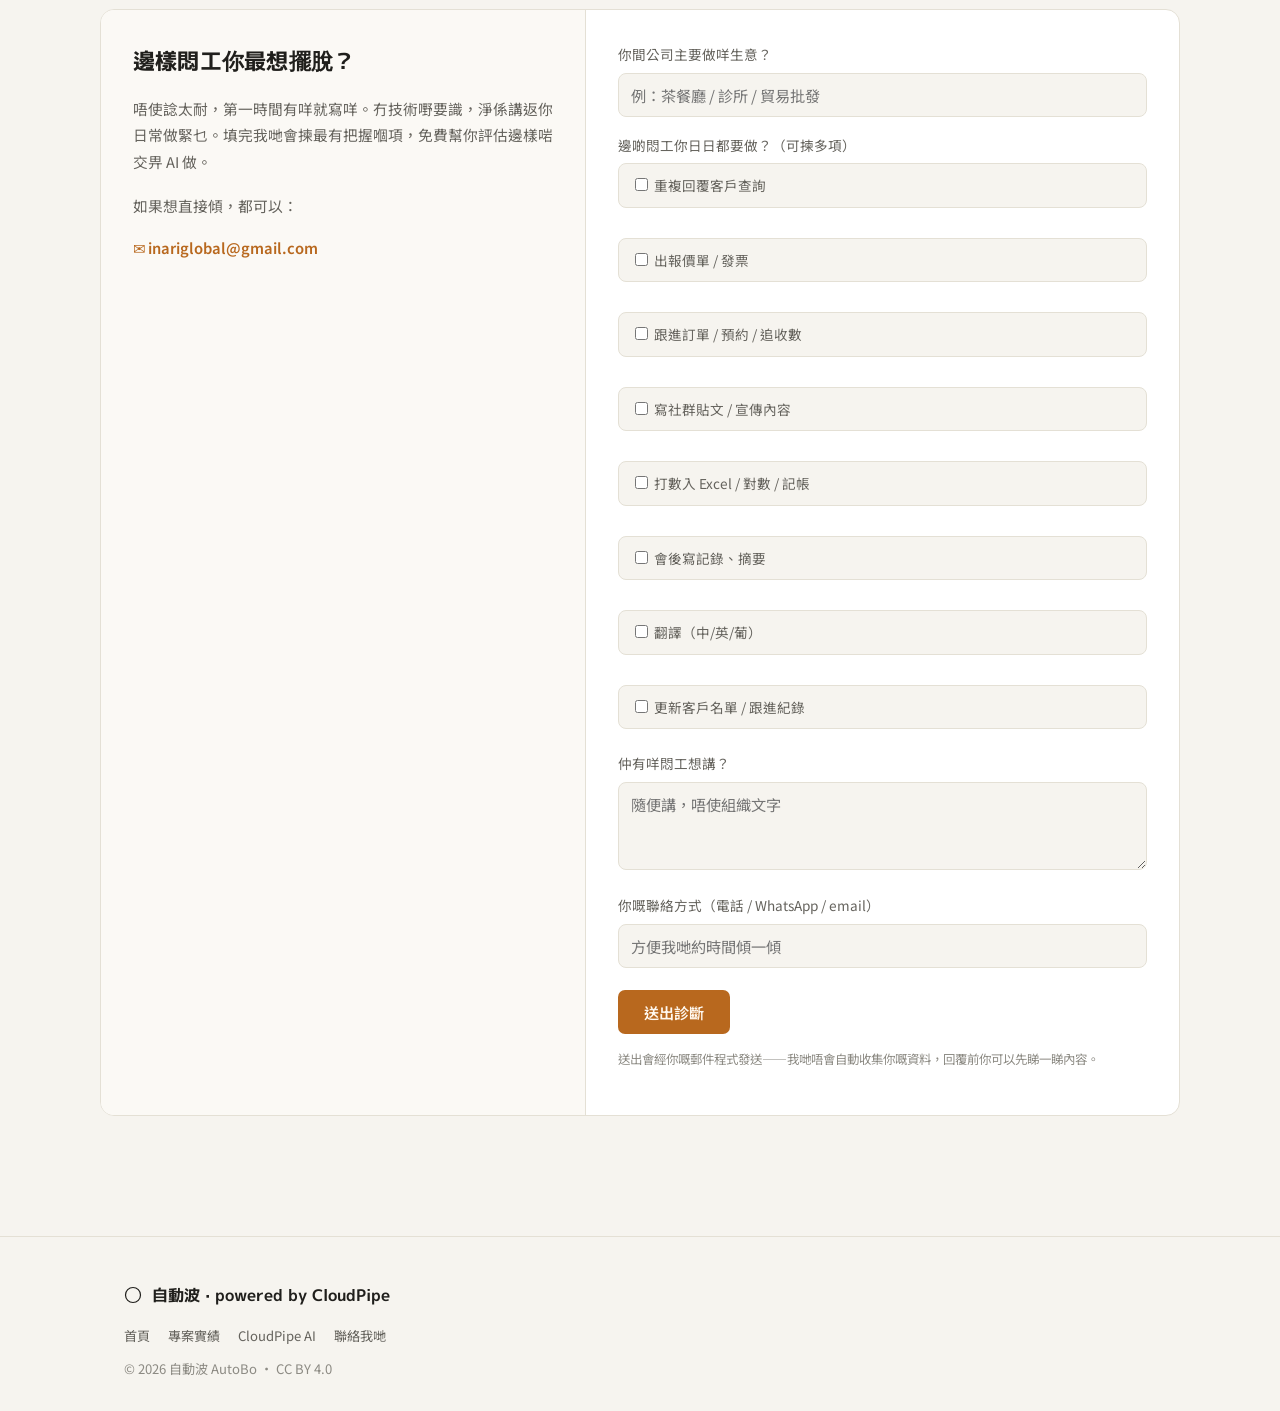
==== commit 0b76ad61: "加專案實績作品集：Starfall 方法論 + Asset Vault 商業提案 - 新增 projects.html 總覽 + projects/starfall.html + projects/a" ====
--- a/services.html
+++ b/services.html
@@ -6,7 +6,7 @@
 <link rel="icon" type="image/svg+xml" href="/favicon.svg">
 <title>服務目錄 + 悶工診斷 — 自動波 AutoBo</title>
 <meta name="description" content="自動波 8 大工作流模板：客戶查詢自動覆、報價單生成、社群排程、對數記帳、會議摘要、中英葡翻譯、客戶跟進、月度報告。填 5 分鐘悶工診斷，我哋免費幫你評估邊樣啱做。">
-<meta name="robots" content="index, follow">
+<meta name="robots" content="index, follow, max-snippet:-1, max-image-preview:large">
 <link rel="canonical" href="https://autobo-ai.vercel.app/services.html">
 <link rel="llms-txt" href="/llms.txt">
 
@@ -105,6 +105,7 @@
     </a>
     <div class="links">
       <a href="/">首頁</a>
+      <a href="/projects.html">專案實績</a>
       <a href="#diagnostic">悶工診斷</a>
     </div>
     <a class="cta-btn" href="#diagnostic">免費診斷</a>
@@ -235,6 +236,7 @@
     </div>
     <div class="flinks">
       <a href="/">首頁</a>
+      <a href="/projects.html">專案實績</a>
       <a href="https://cloudpipe-landing.vercel.app">CloudPipe AI</a>
       <a href="mailto:inariglobal@gmail.com">聯絡我哋</a>
     </div>
@@ -318,7 +320,7 @@
   });
 }
 
-/* TODO(Kira): 換返 Tally embed（開咗戶口之後）。而家用 mailto 保證零虛構第三方整合、即刻可用。 */
+/* TODO: 換返 Tally embed（開咗戶口之後）。而家用 mailto 保證零虛構第三方整合、即刻可用。 */
 document.getElementById('diagForm').addEventListener('submit', function(e){
   e.preventDefault();
   var company = document.getElementById('company').value || '（未填）';
--- a/style.css
+++ b/style.css
@@ -198,3 +198,31 @@
   .cc-launch{right:16px;bottom:16px}
   .cc-panel{right:16px;bottom:16px}
 }
+
+/* ===== 專案實績 (projects) — shared components, appended 2026-07-19 ===== */
+.proj-grid{display:grid;grid-template-columns:repeat(auto-fit,minmax(320px,1fr));gap:22px;margin-top:26px}
+.proj-card{background:var(--panel);border:1px solid var(--line);border-radius:12px;padding:26px 26px 22px;display:flex;flex-direction:column;gap:12px}
+.proj-card .ptag{display:inline-block;background:var(--accent-soft);color:var(--accent);border:1px solid var(--accent);border-radius:999px;padding:3px 12px;font-family:var(--mono);font-size:.68rem;letter-spacing:.04em;width:fit-content}
+.proj-card h3{font-size:1.15rem;margin:0}
+.proj-card .pchallenge{color:var(--muted);font-size:.92rem;margin:0}
+.proj-card ul.papproach{margin:4px 0 0;padding-left:1.1em;font-size:.88rem;color:var(--ink);opacity:.92;display:flex;flex-direction:column;gap:6px}
+.proj-card .presult{font-family:var(--mono);font-size:.78rem;color:var(--muted-2);border-top:1px solid var(--line);padding-top:12px;margin-top:auto;line-height:1.6}
+.proj-card .plink{margin-top:6px}
+
+.step-list{display:flex;flex-direction:column;gap:18px;margin-top:24px}
+.step-card{background:var(--panel);border:1px solid var(--line);border-radius:12px;padding:22px 24px;display:grid;grid-template-columns:44px 1fr;gap:16px;align-items:start}
+.step-num{width:44px;height:44px;border-radius:50%;background:var(--accent-soft);border:1px solid var(--accent);color:var(--accent);display:flex;align-items:center;justify-content:center;font-family:var(--mono);font-weight:700}
+.step-card h3{font-size:1.02rem;margin:0 0 6px}
+.step-card p{color:var(--muted);font-size:.9rem;margin:0 0 4px}
+.step-card p:last-child{margin-bottom:0}
+
+.biz-block{background:var(--panel);border:1px solid var(--line);border-radius:12px;padding:24px 26px;margin-bottom:18px}
+.biz-block .biz-label{font-family:var(--mono);font-size:.72rem;letter-spacing:.14em;text-transform:uppercase;color:var(--accent);display:block;margin-bottom:10px}
+.biz-block h3{font-size:1.15rem;margin:0 0 10px}
+.biz-block .biz-body{font-size:.95rem;color:var(--ink);opacity:.94;margin:0}
+.biz-block ul{margin:10px 0 0;padding-left:1.2em;display:flex;flex-direction:column;gap:7px;font-size:.92rem;color:var(--muted)}
+
+@media (max-width:640px){
+  .step-card{grid-template-columns:36px 1fr}
+  .step-num{width:36px;height:36px;font-size:.85rem}
+}
